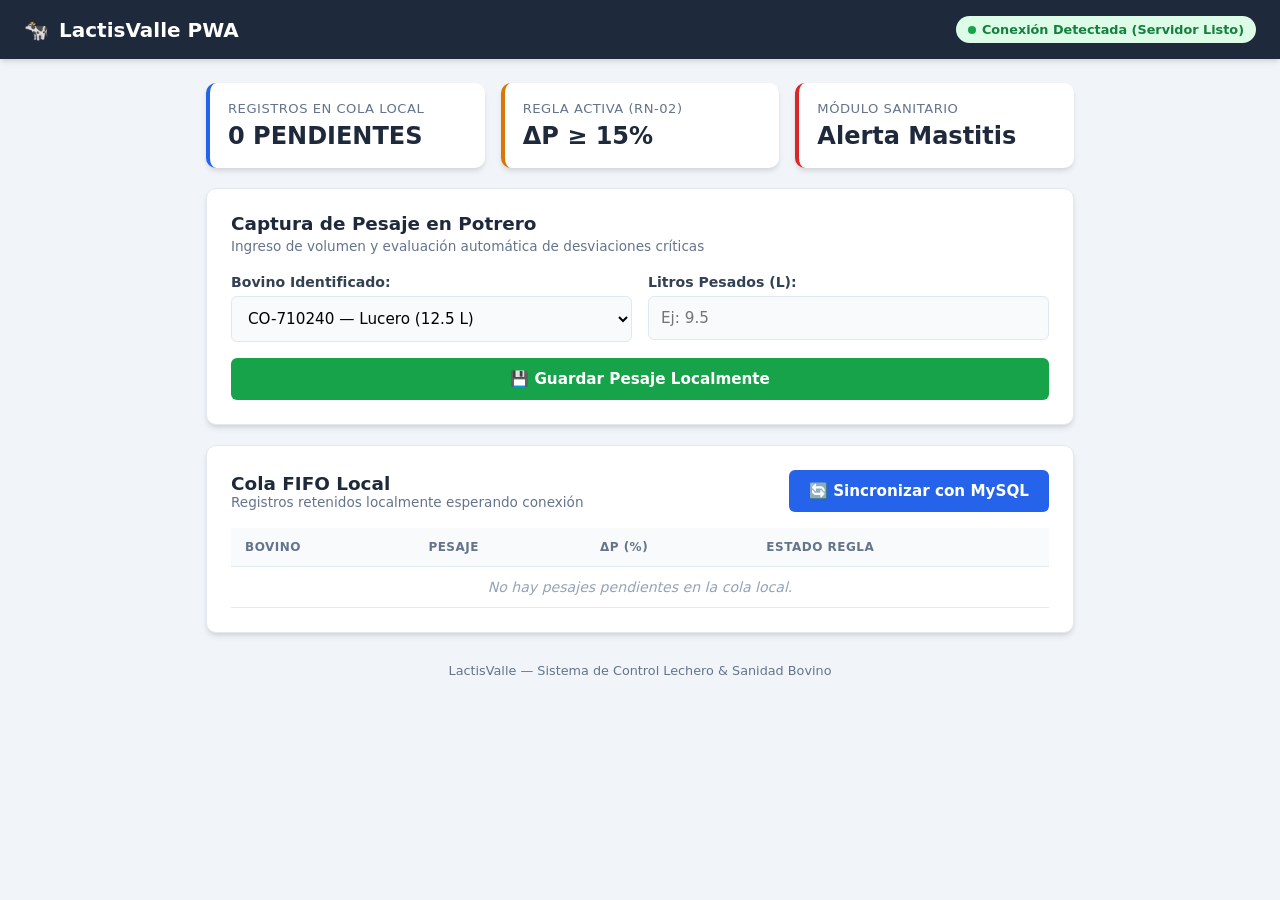
==== index.html @ bcc754c5 "Añadir archivos app.js, app.py e index.html" ====
<!DOCTYPE html>
<html lang="es">
<head>
    <meta charset="UTF-8">
    <meta name="viewport" content="width=device-width, initial-scale=1.0">
    <title>LactisValle - Control de Ordeño & Sanidad Bovino</title>
    <style>
        /* Modern CSS Variables & Reset */
        :root {
            --primary-color: #1e293b;
            --primary-light: #334155;
            --accent-color: #2563eb;
            --success-color: #16a34a;
            --warning-color: #d97706;
            --danger-color: #dc2626;
            --bg-body: #f1f5f9;
            --bg-card: #ffffff;
            --text-main: #0f172a;
            --text-muted: #64748b;
            --border-color: #e2e8f0;
            --radius: 10px;
            --shadow: 0 4px 6px -1px rgba(0, 0, 0, 0.1), 0 2px 4px -1px rgba(0, 0, 0, 0.06);
        }

        * {
            box-sizing: border-box;
            margin: 0;
            padding: 0;
            font-family: 'Segoe UI', system-ui, -apple-system, Roboto, sans-serif;
        }

        body {
            background-color: var(--bg-body);
            color: var(--text-main);
            padding-bottom: 40px;
        }

        /* Navbar Header */
        .navbar {
            background-color: var(--primary-color);
            color: #ffffff;
            padding: 16px 24px;
            display: flex;
            justify-content: space-between;
            align-items: center;
            box-shadow: var(--shadow);
        }

        .navbar-brand {
            display: flex;
            align-items: center;
            gap: 10px;
            font-size: 1.25rem;
            font-weight: 700;
        }

        .status-badge {
            display: inline-flex;
            align-items: center;
            gap: 6px;
            padding: 6px 12px;
            border-radius: 20px;
            font-size: 0.8rem;
            font-weight: 600;
        }

        .badge-online { background-color: #dcfce7; color: #15803d; }
        .badge-offline { background-color: #fee2e2; color: #b91c1c; }

        .status-dot {
            width: 8px;
            height: 8px;
            border-radius: 50%;
        }

        .dot-online { background-color: var(--success-color); }
        .dot-offline { background-color: var(--danger-color); }

        /* Container & Layout */
        .main-container {
            max-width: 900px;
            margin: 24px auto;
            padding: 0 16px;
            display: flex;
            flex-direction: column;
            gap: 20px;
        }

        /* KPI Cards Grid */
        .kpi-grid {
            display: grid;
            grid-template-columns: repeat(auto-fit, minmax(240px, 1fr));
            gap: 16px;
        }

        .kpi-card {
            background-color: var(--bg-card);
            border-radius: var(--radius);
            padding: 18px;
            box-shadow: var(--shadow);
            border-left: 4px solid var(--accent-color);
        }

        .kpi-card.warning { border-left-color: var(--warning-color); }
        .kpi-card.danger { border-left-color: var(--danger-color); }

        .kpi-title {
            font-size: 0.82rem;
            color: var(--text-muted);
            text-transform: uppercase;
            letter-spacing: 0.5px;
            margin-bottom: 6px;
        }

        .kpi-value {
            font-size: 1.5rem;
            font-weight: 700;
            color: var(--primary-color);
        }

        /* Form & Cards Component */
        .card {
            background-color: var(--bg-card);
            border-radius: var(--radius);
            padding: 24px;
            box-shadow: var(--shadow);
            border: 1px solid var(--border-color);
        }

        .card-title {
            font-size: 1.15rem;
            font-weight: 700;
            color: var(--primary-color);
            margin-bottom: 4px;
        }

        .card-subtitle {
            font-size: 0.85rem;
            color: var(--text-muted);
            margin-bottom: 20px;
        }

        .form-grid {
            display: grid;
            grid-template-columns: repeat(auto-fit, minmax(220px, 1fr));
            gap: 16px;
            margin-bottom: 16px;
        }

        .form-group {
            display: flex;
            flex-direction: column;
            gap: 6px;
        }

        label {
            font-size: 0.88rem;
            font-weight: 600;
            color: var(--primary-light);
        }

        input, select {
            width: 100%;
            padding: 12px;
            border: 1px solid var(--border-color);
            border-radius: 6px;
            font-size: 0.95rem;
            background-color: #f8fafc;
            transition: all 0.2s ease;
        }

        input:focus, select:focus {
            outline: none;
            border-color: var(--accent-color);
            background-color: #ffffff;
            box-shadow: 0 0 0 3px rgba(37, 99, 235, 0.1);
        }

        .info-box {
            background-color: #f8fafc;
            border: 1px dashed var(--border-color);
            padding: 10px 14px;
            border-radius: 6px;
            font-size: 0.85rem;
            color: var(--text-muted);
            display: flex;
            align-items: center;
            justify-content: space-between;
        }

        /* Buttons & Actions */
        .btn {
            display: inline-flex;
            align-items: center;
            justify-content: center;
            gap: 8px;
            padding: 12px 20px;
            border-radius: 6px;
            font-weight: 600;
            font-size: 0.95rem;
            cursor: pointer;
            border: none;
            transition: background-color 0.2s, transform 0.1s;
            width: 100%;
        }

        .btn:active { transform: scale(0.98); }
        .btn-primary { background-color: var(--accent-color); color: #ffffff; }
        .btn-primary:hover { background-color: #1d4ed8; }
        .btn-success { background-color: var(--success-color); color: #ffffff; }
        .btn-success:hover { background-color: #15803d; }

        /* Alert Notifications */
        .alert-box {
            padding: 14px 18px;
            border-radius: 6px;
            margin-top: 16px;
            font-size: 0.9rem;
            font-weight: 600;
            display: none;
        }

        .alert-danger { background-color: #fef2f2; color: #991b1b; border: 1px solid #fecaca; }
        .alert-success { background-color: #f0fdf4; color: #166534; border: 1px solid #bbf7d0; }

        /* Data Tables */
        .table-responsive {
            width: 100%;
            overflow-x: auto;
            margin-top: 16px;
        }

        table {
            width: 100%;
            border-collapse: collapse;
            text-align: left;
        }

        th, td {
            padding: 12px 14px;
            border-bottom: 1px solid var(--border-color);
            font-size: 0.88rem;
        }

        th {
            background-color: #f8fafc;
            color: var(--text-muted);
            font-weight: 700;
            text-transform: uppercase;
            font-size: 0.75rem;
            letter-spacing: 0.5px;
        }

        tbody tr:hover { background-color: #f8fafc; }

        footer {
            text-align: center;
            margin-top: 30px;
            font-size: 0.8rem;
            color: var(--text-muted);
        }
    </style>
</head>
<body>

    <!-- Bar de Navegación Superior -->
    <header class="navbar">
        <div class="navbar-brand">
            <span>🐄</span> LactisValle PWA
        </div>
        <div class="status-badge badge-online" id="networkStatus">
            <span class="status-dot dot-online" id="networkDot"></span>
            <span id="networkText">Modo Offline Listo</span>
        </div>
    </header>

    <!-- Contenedor Principal -->
    <main class="main-container">

        <!-- Panel KPI Resumen -->
        <section class="kpi-grid">
            <div class="kpi-card">
                <div class="kpi-title">Registros en Cola Local</div>
                <div class="kpi-value" id="kpiQueueCount">Pendientes</div>
            </div>
            <div class="kpi-card warning">
                <div class="kpi-title">Regla Activa (RN-02)</div>
                <div class="kpi-value">ΔP ≥ 15%</div>
            </div>
            <div class="kpi-card danger">
                <div class="kpi-title">Módulo Sanitario</div>
                <div class="kpi-value">Alerta Mastitis</div>
            </div>
        </section>

        <!-- Formulario Principal: Pesaje a Potrero -->
        <section class="card">
            <h1 class="card-title">Captura de Pesaje en Potrero</h1>
            <p class="card-subtitle">Ingreso de volumen y evaluación automática de desviaciones críticas</p>

            <form id="ordenoForm">
                <div class="form-grid">
                    <div class="form-group">
                        <label for="bovinoSelect">Bovino Identificado:</label>
                        <select id="bovinoSelect" required>
                            <option value="CO-710240">CO-710240 — Lucero (12.5 L)</option>
                            <option value="CO-00988A">CO-00988A — Mariposa (15.0 L)</option>
                        </select>
                    </div>

                    <div class="form-group">
                        <label for="litrosInput">Litros Pesados (L):</label>
                        <input type="number" id="litrosInput" step="0.1" min="0.1" placeholder="Ej: 9.5" required>
                    </div>
                </div>

                <button type="submit" class="btn btn-success">
                    💾 Guardar Pesaje Localmente
                </button>
            </form>

            <div id="statusAlert" class="alert-box"></div>
        </section>

        <!-- Tabla FIFO: Cola de Sincronización Local -->
        <section class="card">
            <div style="display: flex; justify-content: space-between; align-items: center; flex-wrap: wrap; gap: 10px; margin-bottom: 12px;">
                <div>
                    <h2 class="card-title" style="margin:0;">Cola FIFO Local</h2>
                    <p class="card-subtitle" style="margin:0;">Registros retenidos localmente esperando conexión</p>
                </div>
                <button id="syncBtn" class="btn btn-primary" style="width: auto;">
                    🔄 Sincronizar con MySQL
                </button>
            </div>

            <div class="table-responsive">
                <table>
                    <thead>
                        <tr>
                            <th>Bovino</th>
                            <th>Pesaje</th>
                            <th>ΔP (%)</th>
                            <th>Estado Regla</th>
                        </tr>
                    </thead>
                    <tbody id="tablaCola">
                        <!-- Las filas se renderizan dinámicamente desde app.js -->
                    </tbody>
                </table>
            </div>
        </section>

    </main>

    <!-- Pie de Página -->
    <footer>
        LactisValle — Sistema de Control Lechero & Sanidad Bovino
    </footer>

    <!-- Vinculación del Script Principal -->
    <script src="app.js"></script>
</body>
</html>
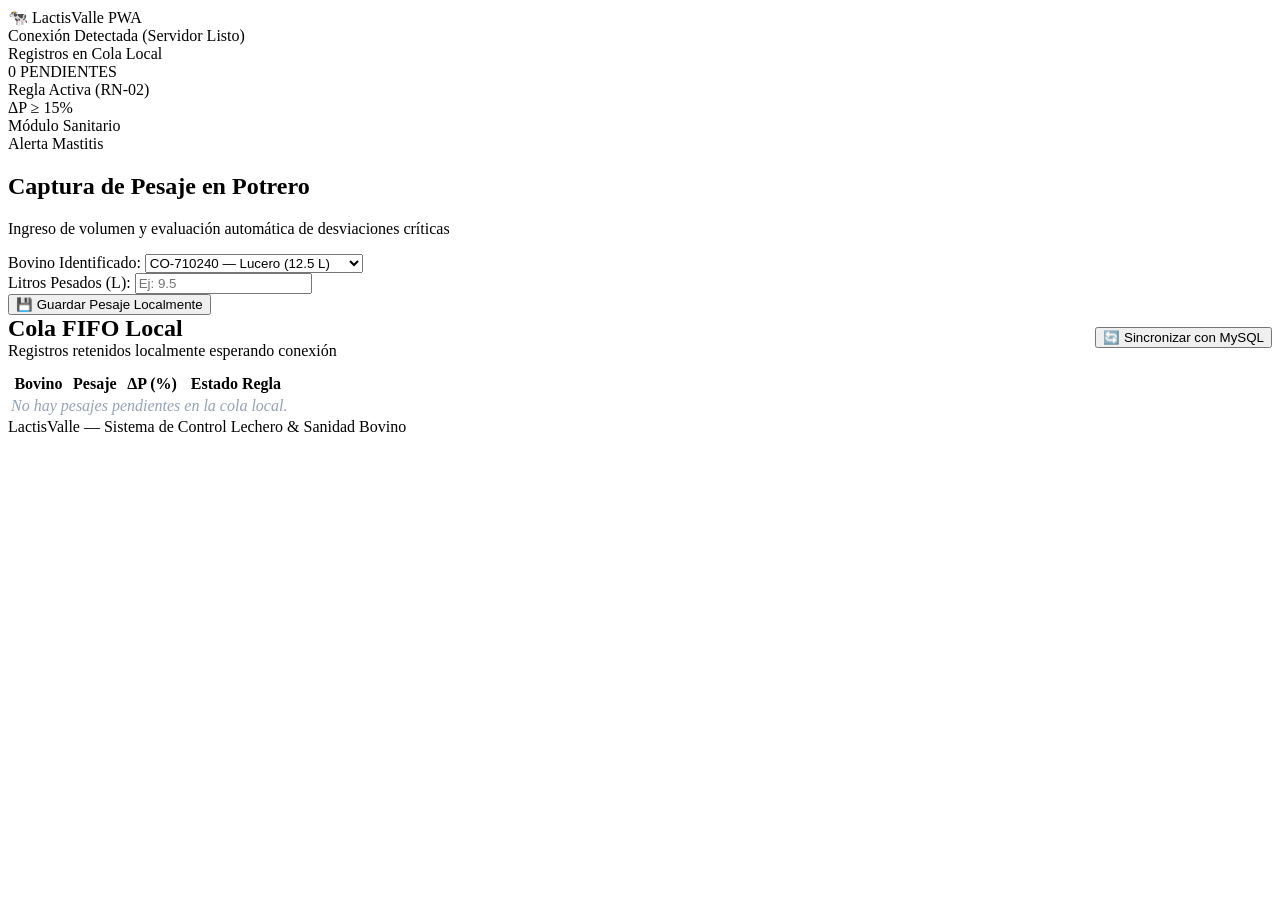
==== commit 1f06c912: "Cambio de nombre del index(3) a index unicamente" ====
--- a/index.html
+++ b/index.html
@@ -4,262 +4,6 @@
     <meta charset="UTF-8">
     <meta name="viewport" content="width=device-width, initial-scale=1.0">
     <title>LactisValle - Control de Ordeño & Sanidad Bovino</title>
-    <style>
-        /* Modern CSS Variables & Reset */
-        :root {
-            --primary-color: #1e293b;
-            --primary-light: #334155;
-            --accent-color: #2563eb;
-            --success-color: #16a34a;
-            --warning-color: #d97706;
-            --danger-color: #dc2626;
-            --bg-body: #f1f5f9;
-            --bg-card: #ffffff;
-            --text-main: #0f172a;
-            --text-muted: #64748b;
-            --border-color: #e2e8f0;
-            --radius: 10px;
-            --shadow: 0 4px 6px -1px rgba(0, 0, 0, 0.1), 0 2px 4px -1px rgba(0, 0, 0, 0.06);
-        }
-
-        * {
-            box-sizing: border-box;
-            margin: 0;
-            padding: 0;
-            font-family: 'Segoe UI', system-ui, -apple-system, Roboto, sans-serif;
-        }
-
-        body {
-            background-color: var(--bg-body);
-            color: var(--text-main);
-            padding-bottom: 40px;
-        }
-
-        /* Navbar Header */
-        .navbar {
-            background-color: var(--primary-color);
-            color: #ffffff;
-            padding: 16px 24px;
-            display: flex;
-            justify-content: space-between;
-            align-items: center;
-            box-shadow: var(--shadow);
-        }
-
-        .navbar-brand {
-            display: flex;
-            align-items: center;
-            gap: 10px;
-            font-size: 1.25rem;
-            font-weight: 700;
-        }
-
-        .status-badge {
-            display: inline-flex;
-            align-items: center;
-            gap: 6px;
-            padding: 6px 12px;
-            border-radius: 20px;
-            font-size: 0.8rem;
-            font-weight: 600;
-        }
-
-        .badge-online { background-color: #dcfce7; color: #15803d; }
-        .badge-offline { background-color: #fee2e2; color: #b91c1c; }
-
-        .status-dot {
-            width: 8px;
-            height: 8px;
-            border-radius: 50%;
-        }
-
-        .dot-online { background-color: var(--success-color); }
-        .dot-offline { background-color: var(--danger-color); }
-
-        /* Container & Layout */
-        .main-container {
-            max-width: 900px;
-            margin: 24px auto;
-            padding: 0 16px;
-            display: flex;
-            flex-direction: column;
-            gap: 20px;
-        }
-
-        /* KPI Cards Grid */
-        .kpi-grid {
-            display: grid;
-            grid-template-columns: repeat(auto-fit, minmax(240px, 1fr));
-            gap: 16px;
-        }
-
-        .kpi-card {
-            background-color: var(--bg-card);
-            border-radius: var(--radius);
-            padding: 18px;
-            box-shadow: var(--shadow);
-            border-left: 4px solid var(--accent-color);
-        }
-
-        .kpi-card.warning { border-left-color: var(--warning-color); }
-        .kpi-card.danger { border-left-color: var(--danger-color); }
-
-        .kpi-title {
-            font-size: 0.82rem;
-            color: var(--text-muted);
-            text-transform: uppercase;
-            letter-spacing: 0.5px;
-            margin-bottom: 6px;
-        }
-
-        .kpi-value {
-            font-size: 1.5rem;
-            font-weight: 700;
-            color: var(--primary-color);
-        }
-
-        /* Form & Cards Component */
-        .card {
-            background-color: var(--bg-card);
-            border-radius: var(--radius);
-            padding: 24px;
-            box-shadow: var(--shadow);
-            border: 1px solid var(--border-color);
-        }
-
-        .card-title {
-            font-size: 1.15rem;
-            font-weight: 700;
-            color: var(--primary-color);
-            margin-bottom: 4px;
-        }
-
-        .card-subtitle {
-            font-size: 0.85rem;
-            color: var(--text-muted);
-            margin-bottom: 20px;
-        }
-
-        .form-grid {
-            display: grid;
-            grid-template-columns: repeat(auto-fit, minmax(220px, 1fr));
-            gap: 16px;
-            margin-bottom: 16px;
-        }
-
-        .form-group {
-            display: flex;
-            flex-direction: column;
-            gap: 6px;
-        }
-
-        label {
-            font-size: 0.88rem;
-            font-weight: 600;
-            color: var(--primary-light);
-        }
-
-        input, select {
-            width: 100%;
-            padding: 12px;
-            border: 1px solid var(--border-color);
-            border-radius: 6px;
-            font-size: 0.95rem;
-            background-color: #f8fafc;
-            transition: all 0.2s ease;
-        }
-
-        input:focus, select:focus {
-            outline: none;
-            border-color: var(--accent-color);
-            background-color: #ffffff;
-            box-shadow: 0 0 0 3px rgba(37, 99, 235, 0.1);
-        }
-
-        .info-box {
-            background-color: #f8fafc;
-            border: 1px dashed var(--border-color);
-            padding: 10px 14px;
-            border-radius: 6px;
-            font-size: 0.85rem;
-            color: var(--text-muted);
-            display: flex;
-            align-items: center;
-            justify-content: space-between;
-        }
-
-        /* Buttons & Actions */
-        .btn {
-            display: inline-flex;
-            align-items: center;
-            justify-content: center;
-            gap: 8px;
-            padding: 12px 20px;
-            border-radius: 6px;
-            font-weight: 600;
-            font-size: 0.95rem;
-            cursor: pointer;
-            border: none;
-            transition: background-color 0.2s, transform 0.1s;
-            width: 100%;
-        }
-
-        .btn:active { transform: scale(0.98); }
-        .btn-primary { background-color: var(--accent-color); color: #ffffff; }
-        .btn-primary:hover { background-color: #1d4ed8; }
-        .btn-success { background-color: var(--success-color); color: #ffffff; }
-        .btn-success:hover { background-color: #15803d; }
-
-        /* Alert Notifications */
-        .alert-box {
-            padding: 14px 18px;
-            border-radius: 6px;
-            margin-top: 16px;
-            font-size: 0.9rem;
-            font-weight: 600;
-            display: none;
-        }
-
-        .alert-danger { background-color: #fef2f2; color: #991b1b; border: 1px solid #fecaca; }
-        .alert-success { background-color: #f0fdf4; color: #166534; border: 1px solid #bbf7d0; }
-
-        /* Data Tables */
-        .table-responsive {
-            width: 100%;
-            overflow-x: auto;
-            margin-top: 16px;
-        }
-
-        table {
-            width: 100%;
-            border-collapse: collapse;
-            text-align: left;
-        }
-
-        th, td {
-            padding: 12px 14px;
-            border-bottom: 1px solid var(--border-color);
-            font-size: 0.88rem;
-        }
-
-        th {
-            background-color: #f8fafc;
-            color: var(--text-muted);
-            font-weight: 700;
-            text-transform: uppercase;
-            font-size: 0.75rem;
-            letter-spacing: 0.5px;
-        }
-
-        tbody tr:hover { background-color: #f8fafc; }
-
-        footer {
-            text-align: center;
-            margin-top: 30px;
-            font-size: 0.8rem;
-            color: var(--text-muted);
-        }
-    </style>
 </head>
 <body>
 
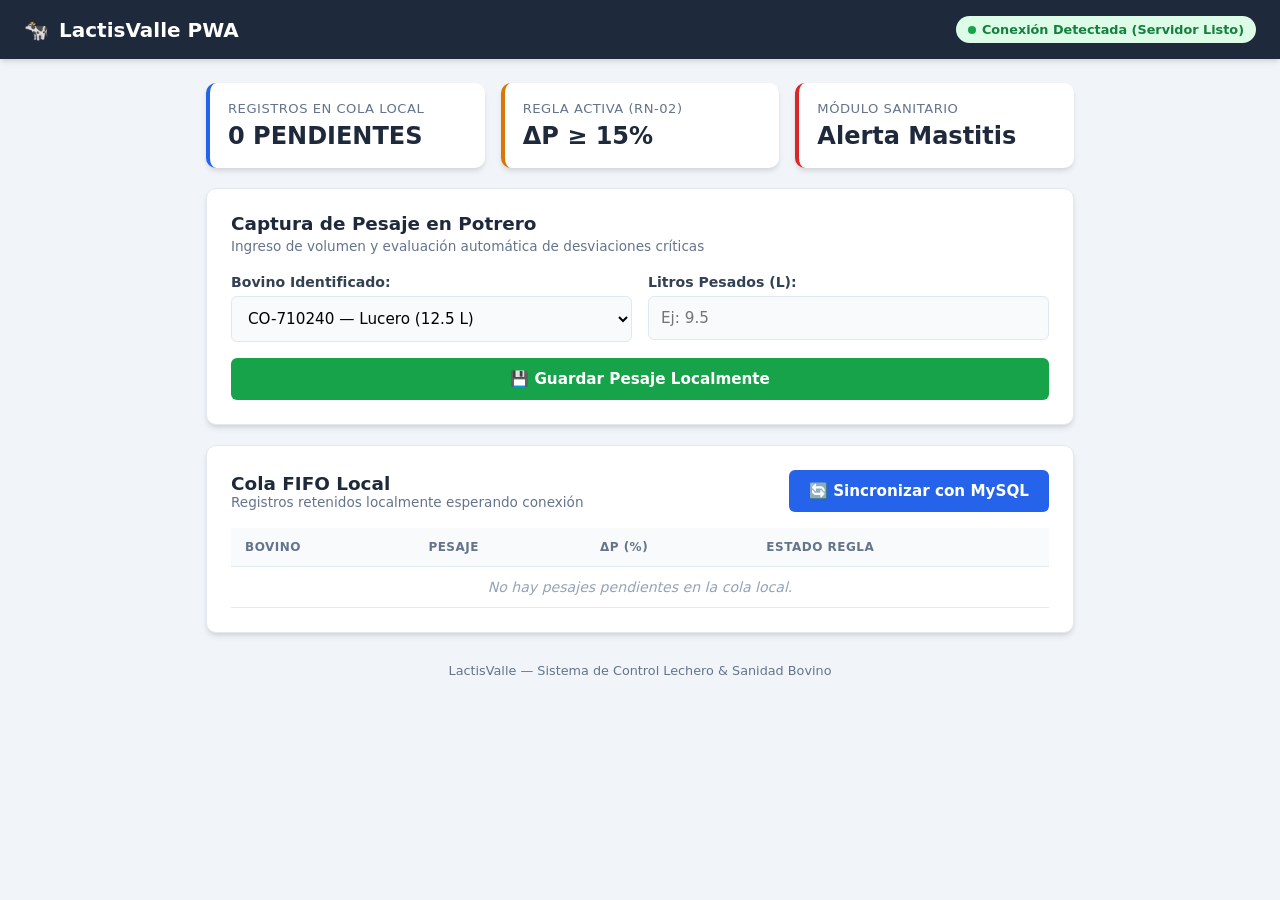
==== commit 872cd13c: "Conexión de el html a los estilos del CSS" ====
--- a/index.html
+++ b/index.html
@@ -4,6 +4,7 @@
     <meta charset="UTF-8">
     <meta name="viewport" content="width=device-width, initial-scale=1.0">
     <title>LactisValle - Control de Ordeño & Sanidad Bovino</title>
+    <link rel="stylesheet" href="styles.css">
 </head>
 <body>
 
--- a/styles.css
+++ b/styles.css
@@ -0,0 +1,251 @@
+:root {
+    --primary-color: #1e293b;
+            --primary-light: #334155;
+            --accent-color: #2563eb;
+            --success-color: #16a34a;
+            --warning-color: #d97706;
+            --danger-color: #dc2626;
+            --bg-body: #f1f5f9;
+            --bg-card: #ffffff;
+            --text-main: #0f172a;
+            --text-muted: #64748b;
+            --border-color: #e2e8f0;
+            --radius: 10px;
+            --shadow: 0 4px 6px -1px rgba(0, 0, 0, 0.1), 0 2px 4px -1px rgba(0, 0, 0, 0.06);
+}
+*{
+     box-sizing: border-box;
+            margin: 0;
+            padding: 0;
+            font-family: 'Segoe UI', system-ui, -apple-system, Roboto, sans-serif;
+}
+body {
+            background-color: var(--bg-body);
+            color: var(--text-main);
+            padding-bottom: 40px;
+        }
+
+        /* Navbar Header */
+        .navbar {
+            background-color: var(--primary-color);
+            color: #ffffff;
+            padding: 16px 24px;
+            display: flex;
+            justify-content: space-between;
+            align-items: center;
+            box-shadow: var(--shadow);
+        }
+
+        .navbar-brand {
+            display: flex;
+            align-items: center;
+            gap: 10px;
+            font-size: 1.25rem;
+            font-weight: 700;
+        }
+
+        .status-badge {
+            display: inline-flex;
+            align-items: center;
+            gap: 6px;
+            padding: 6px 12px;
+            border-radius: 20px;
+            font-size: 0.8rem;
+            font-weight: 600;
+        }
+
+        .badge-online { background-color: #dcfce7; color: #15803d; }
+        .badge-offline { background-color: #fee2e2; color: #b91c1c; }
+
+        .status-dot {
+            width: 8px;
+            height: 8px;
+            border-radius: 50%;
+        }
+
+        .dot-online { background-color: var(--success-color); }
+        .dot-offline { background-color: var(--danger-color); }
+
+        /* Container & Layout */
+        .main-container {
+            max-width: 900px;
+            margin: 24px auto;
+            padding: 0 16px;
+            display: flex;
+            flex-direction: column;
+            gap: 20px;
+        }
+
+        /* KPI Cards Grid */
+        .kpi-grid {
+            display: grid;
+            grid-template-columns: repeat(auto-fit, minmax(240px, 1fr));
+            gap: 16px;
+        }
+
+        .kpi-card {
+            background-color: var(--bg-card);
+            border-radius: var(--radius);
+            padding: 18px;
+            box-shadow: var(--shadow);
+            border-left: 4px solid var(--accent-color);
+        }
+
+        .kpi-card.warning { border-left-color: var(--warning-color); }
+        .kpi-card.danger { border-left-color: var(--danger-color); }
+
+        .kpi-title {
+            font-size: 0.82rem;
+            color: var(--text-muted);
+            text-transform: uppercase;
+            letter-spacing: 0.5px;
+            margin-bottom: 6px;
+        }
+
+        .kpi-value {
+            font-size: 1.5rem;
+            font-weight: 700;
+            color: var(--primary-color);
+        }
+
+        /* Form & Cards Component */
+        .card {
+            background-color: var(--bg-card);
+            border-radius: var(--radius);
+            padding: 24px;
+            box-shadow: var(--shadow);
+            border: 1px solid var(--border-color);
+        }
+
+        .card-title {
+            font-size: 1.15rem;
+            font-weight: 700;
+            color: var(--primary-color);
+            margin-bottom: 4px;
+        }
+
+        .card-subtitle {
+            font-size: 0.85rem;
+            color: var(--text-muted);
+            margin-bottom: 20px;
+        }
+
+        .form-grid {
+            display: grid;
+            grid-template-columns: repeat(auto-fit, minmax(220px, 1fr));
+            gap: 16px;
+            margin-bottom: 16px;
+        }
+
+        .form-group {
+            display: flex;
+            flex-direction: column;
+            gap: 6px;
+        }
+
+        label {
+            font-size: 0.88rem;
+            font-weight: 600;
+            color: var(--primary-light);
+        }
+
+        input, select {
+            width: 100%;
+            padding: 12px;
+            border: 1px solid var(--border-color);
+            border-radius: 6px;
+            font-size: 0.95rem;
+            background-color: #f8fafc;
+            transition: all 0.2s ease;
+        }
+
+        input:focus, select:focus {
+            outline: none;
+            border-color: var(--accent-color);
+            background-color: #ffffff;
+            box-shadow: 0 0 0 3px rgba(37, 99, 235, 0.1);
+        }
+
+        .info-box {
+            background-color: #f8fafc;
+            border: 1px dashed var(--border-color);
+            padding: 10px 14px;
+            border-radius: 6px;
+            font-size: 0.85rem;
+            color: var(--text-muted);
+            display: flex;
+            align-items: center;
+            justify-content: space-between;
+        }
+
+        /* Buttons & Actions */
+        .btn {
+            display: inline-flex;
+            align-items: center;
+            justify-content: center;
+            gap: 8px;
+            padding: 12px 20px;
+            border-radius: 6px;
+            font-weight: 600;
+            font-size: 0.95rem;
+            cursor: pointer;
+            border: none;
+            transition: background-color 0.2s, transform 0.1s;
+            width: 100%;
+        }
+
+        .btn:active { transform: scale(0.98); }
+        .btn-primary { background-color: var(--accent-color); color: #ffffff; }
+        .btn-primary:hover { background-color: #1d4ed8; }
+        .btn-success { background-color: var(--success-color); color: #ffffff; }
+        .btn-success:hover { background-color: #15803d; }
+
+        /* Alert Notifications */
+        .alert-box {
+            padding: 14px 18px;
+            border-radius: 6px;
+            margin-top: 16px;
+            font-size: 0.9rem;
+            font-weight: 600;
+            display: none;
+        }
+
+        .alert-danger { background-color: #fef2f2; color: #991b1b; border: 1px solid #fecaca; }
+        .alert-success { background-color: #f0fdf4; color: #166534; border: 1px solid #bbf7d0; }
+
+        /* Data Tables */
+        .table-responsive {
+            width: 100%;
+            overflow-x: auto;
+            margin-top: 16px;
+        }
+
+        table {
+            width: 100%;
+            border-collapse: collapse;
+            text-align: left;
+        }
+
+        th, td {
+            padding: 12px 14px;
+            border-bottom: 1px solid var(--border-color);
+            font-size: 0.88rem;
+        }
+
+        th {
+            background-color: #f8fafc;
+            color: var(--text-muted);
+            font-weight: 700;
+            text-transform: uppercase;
+            font-size: 0.75rem;
+            letter-spacing: 0.5px;
+        }
+
+        tbody tr:hover { background-color: #f8fafc; }
+
+        footer {
+            text-align: center;
+            margin-top: 30px;
+            font-size: 0.8rem;
+            color: var(--text-muted);
+        }
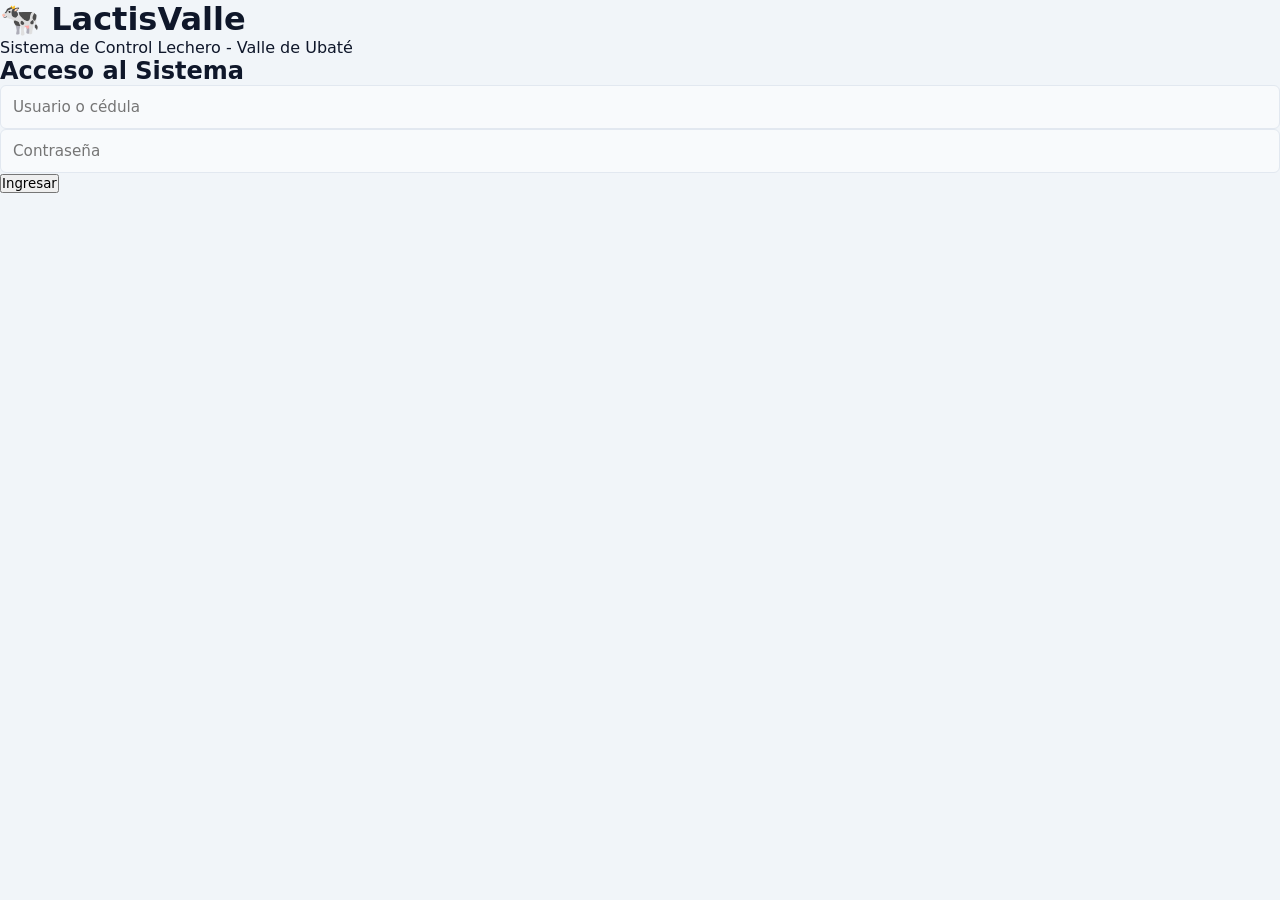
==== commit 96f1477c: "Asignación de el index del inicio de sesión" ====
--- a/index.html
+++ b/index.html
@@ -3,107 +3,38 @@
 <head>
     <meta charset="UTF-8">
     <meta name="viewport" content="width=device-width, initial-scale=1.0">
-    <title>LactisValle - Control de Ordeño & Sanidad Bovino</title>
+    <title>LactisValle - Iniciar Sesión</title>
     <link rel="stylesheet" href="styles.css">
 </head>
-<body>
+<body class="login-body">
+    <div class="auth-container">
+        <h1>🐄 LactisValle</h1>
+        <p>Sistema de Control Lechero - Valle de Ubaté</p>
+        
+        <div class="form-box">
+            <h2>Acceso al Sistema</h2>
+            <input type="text" id="loginUser" placeholder="Usuario o cédula">
+            <input type="password" id="loginPass" placeholder="Contraseña">
+            <button onclick="validarLogin()">Ingresar</button>
+        </div>
+    </div>
 
-    <!-- Bar de Navegación Superior -->
-    <header class="navbar">
-        <div class="navbar-brand">
-            <span>🐄</span> LactisValle PWA
-        </div>
-        <div class="status-badge badge-online" id="networkStatus">
-            <span class="status-dot dot-online" id="networkDot"></span>
-            <span id="networkText">Modo Offline Listo</span>
-        </div>
-    </header>
+    <script>
+        function validarLogin() {
+            let user = document.getElementById("loginUser").value.trim();
+            let pass = document.getElementById("loginPass").value.trim();
 
-    <!-- Contenedor Principal -->
-    <main class="main-container">
-
-        <!-- Panel KPI Resumen -->
-        <section class="kpi-grid">
-            <div class="kpi-card">
-                <div class="kpi-title">Registros en Cola Local</div>
-                <div class="kpi-value" id="kpiQueueCount">Pendientes</div>
-            </div>
-            <div class="kpi-card warning">
-                <div class="kpi-title">Regla Activa (RN-02)</div>
-                <div class="kpi-value">ΔP ≥ 15%</div>
-            </div>
-            <div class="kpi-card danger">
-                <div class="kpi-title">Módulo Sanitario</div>
-                <div class="kpi-value">Alerta Mastitis</div>
-            </div>
-        </section>
-
-        <!-- Formulario Principal: Pesaje a Potrero -->
-        <section class="card">
-            <h1 class="card-title">Captura de Pesaje en Potrero</h1>
-            <p class="card-subtitle">Ingreso de volumen y evaluación automática de desviaciones críticas</p>
-
-            <form id="ordenoForm">
-                <div class="form-grid">
-                    <div class="form-group">
-                        <label for="bovinoSelect">Bovino Identificado:</label>
-                        <select id="bovinoSelect" required>
-                            <option value="CO-710240">CO-710240 — Lucero (12.5 L)</option>
-                            <option value="CO-00988A">CO-00988A — Mariposa (15.0 L)</option>
-                        </select>
-                    </div>
-
-                    <div class="form-group">
-                        <label for="litrosInput">Litros Pesados (L):</label>
-                        <input type="number" id="litrosInput" step="0.1" min="0.1" placeholder="Ej: 9.5" required>
-                    </div>
-                </div>
-
-                <button type="submit" class="btn btn-success">
-                    💾 Guardar Pesaje Localmente
-                </button>
-            </form>
-
-            <div id="statusAlert" class="alert-box"></div>
-        </section>
-
-        <!-- Tabla FIFO: Cola de Sincronización Local -->
-        <section class="card">
-            <div style="display: flex; justify-content: space-between; align-items: center; flex-wrap: wrap; gap: 10px; margin-bottom: 12px;">
-                <div>
-                    <h2 class="card-title" style="margin:0;">Cola FIFO Local</h2>
-                    <p class="card-subtitle" style="margin:0;">Registros retenidos localmente esperando conexión</p>
-                </div>
-                <button id="syncBtn" class="btn btn-primary" style="width: auto;">
-                    🔄 Sincronizar con MySQL
-                </button>
-            </div>
-
-            <div class="table-responsive">
-                <table>
-                    <thead>
-                        <tr>
-                            <th>Bovino</th>
-                            <th>Pesaje</th>
-                            <th>ΔP (%)</th>
-                            <th>Estado Regla</th>
-                        </tr>
-                    </thead>
-                    <tbody id="tablaCola">
-                        <!-- Las filas se renderizan dinámicamente desde app.js -->
-                    </tbody>
-                </table>
-            </div>
-        </section>
-
-    </main>
-
-    <!-- Pie de Página -->
-    <footer>
-        LactisValle — Sistema de Control Lechero & Sanidad Bovino
-    </footer>
-
-    <!-- Vinculación del Script Principal -->
-    <script src="app.js"></script>
+            // Validación básica (puedes adaptarla a tu lógica de base de datos o LocalStorage)
+            if (user !== "" && pass !== "") {
+                // Opcional: Guardar sesión activa
+                localStorage.setItem("usuarioActivo", user);
+                
+                // REDIRECCIÓN CLAVE: Envía al usuario al panel principal
+                window.location.href = "dashboard.html";
+            } else {
+                alert("Por favor, ingresa usuario y contraseña.");
+            }
+        }
+    </script>
 </body>
 </html>
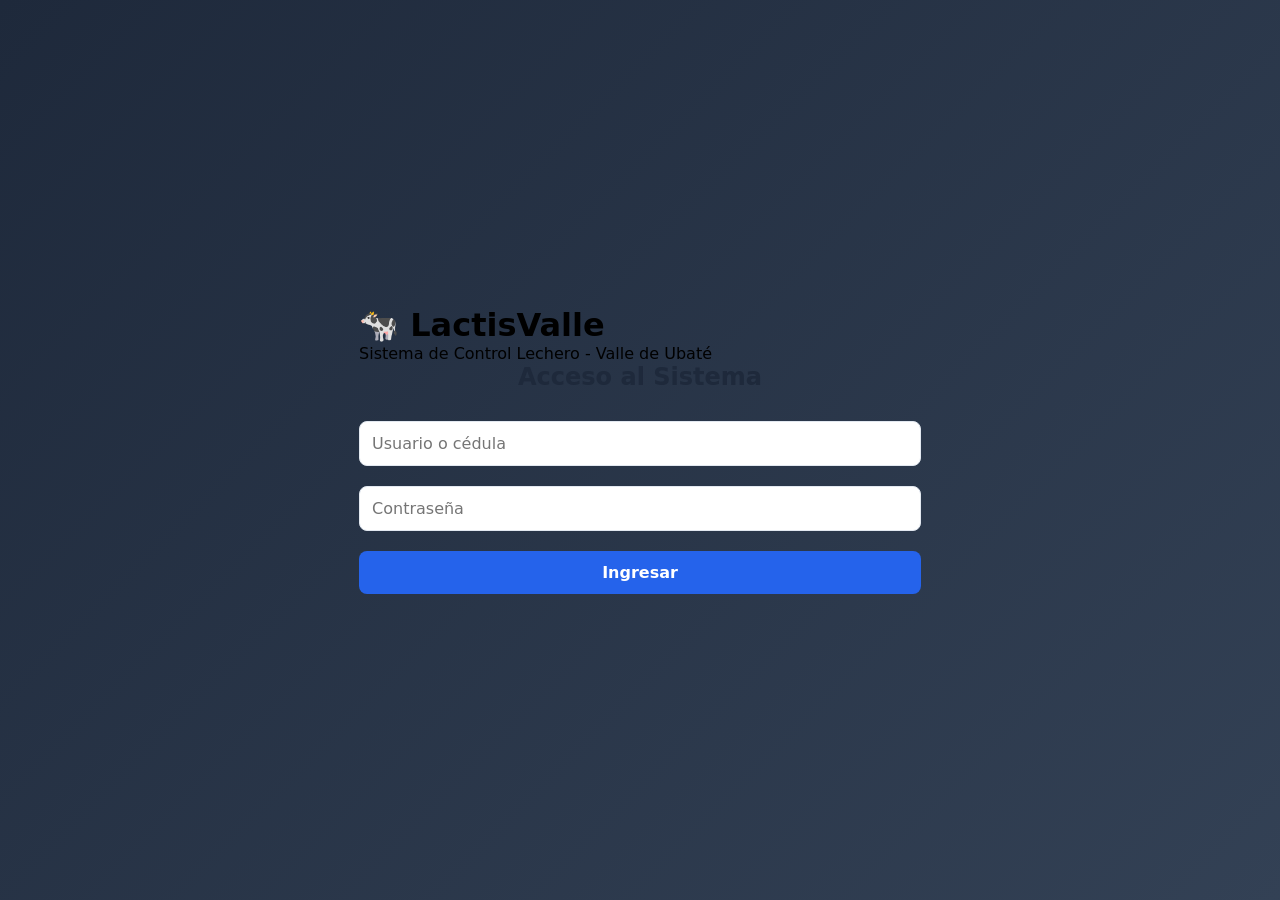
==== commit d918c160: "Comprobación de union de los codigos HTML, CSS y JAVA en el inicio de sesión" ====
--- a/index.html
+++ b/index.html
@@ -4,7 +4,7 @@
     <meta charset="UTF-8">
     <meta name="viewport" content="width=device-width, initial-scale=1.0">
     <title>LactisValle - Iniciar Sesión</title>
-    <link rel="stylesheet" href="styles.css">
+    <link rel="stylesheet" href="inicio_S.css">
 </head>
 <body class="login-body">
     <div class="auth-container">
--- a/inicio_S.css
+++ b/inicio_S.css
@@ -0,0 +1,127 @@
+:root {
+    --primary-color: #1e293b;
+    --accent-color: #2563eb;
+    --accent-hover: #1d4ed8;
+    --bg-body: #f1f5f9;
+    --bg-card: #ffffff;
+    --text-main: #0f172a;
+    --text-muted: #64748b;
+    --border-color: #e2e8f0;
+    --radius: 12px;
+    --shadow: 0 10px 25px rgba(0, 0, 0, 0.1);
+}
+
+* {
+    margin: 0;
+    padding: 0;
+    box-sizing: border-box;
+    font-family: 'Segoe UI', system-ui, -apple-system, sans-serif;
+}
+
+body {
+    height: 100vh;
+    display: flex;
+    flex-direction: column;
+    justify-content: center;
+    align-items: center;
+    background: linear-gradient(135deg, #1e293b, #334155);
+}
+
+.titulo {
+    color: white;
+    font-size: 2.2rem;
+    margin-bottom: 25px;
+    text-shadow: 2px 2px 5px rgba(0, 0, 0, 0.3);
+    text-align: center;
+}
+
+.container {
+    width: 380px;
+    background: var(--bg-card);
+    padding: 30px;
+    border-radius: var(--radius);
+    box-shadow: var(--shadow);
+    position: relative;
+    overflow: hidden;
+}
+
+h2 {
+    text-align: center;
+    margin-bottom: 20px;
+    color: var(--primary-color);
+}
+
+input {
+    width: 100%;
+    padding: 12px;
+    margin: 10px 0;
+    border: 1px solid var(--border-color);
+    border-radius: 8px;
+    font-size: 1rem;
+    transition: 0.3s;
+}
+
+input:focus {
+    border-color: var(--accent-color);
+    outline: none;
+    box-shadow: 0 0 0 3px rgba(37, 99, 235, 0.1);
+}
+
+button {
+    width: 100%;
+    padding: 12px;
+    border: none;
+    border-radius: 8px;
+    background: var(--accent-color);
+    color: white;
+    font-size: 1rem;
+    font-weight: 600;
+    cursor: pointer;
+    transition: 0.3s;
+    margin-top: 10px;
+}
+
+button:hover {
+    background: var(--accent-hover);
+    transform: translateY(-1px);
+}
+
+.btn-export {
+    margin-top: 20px;
+    background: #334155;
+    width: auto;
+    padding: 10px 20px;
+    font-size: 0.9rem;
+    border-radius: 8px;
+    color: white;
+    border: 1px solid #475569;
+    cursor: pointer;
+}
+
+.btn-export:hover {
+    background: #475569;
+}
+
+.link {
+    text-align: center;
+    margin-top: 15px;
+    color: var(--accent-color);
+    cursor: pointer;
+    font-size: 0.9rem;
+    font-weight: 500;
+}
+
+.link:hover {
+    text-decoration: underline;
+}
+
+.form {
+    transition: transform 0.5s ease, opacity 0.5s ease;
+}
+
+.oculto {
+    transform: translateX(400px);
+    opacity: 0;
+    position: absolute;
+    pointer-events: none;
+}
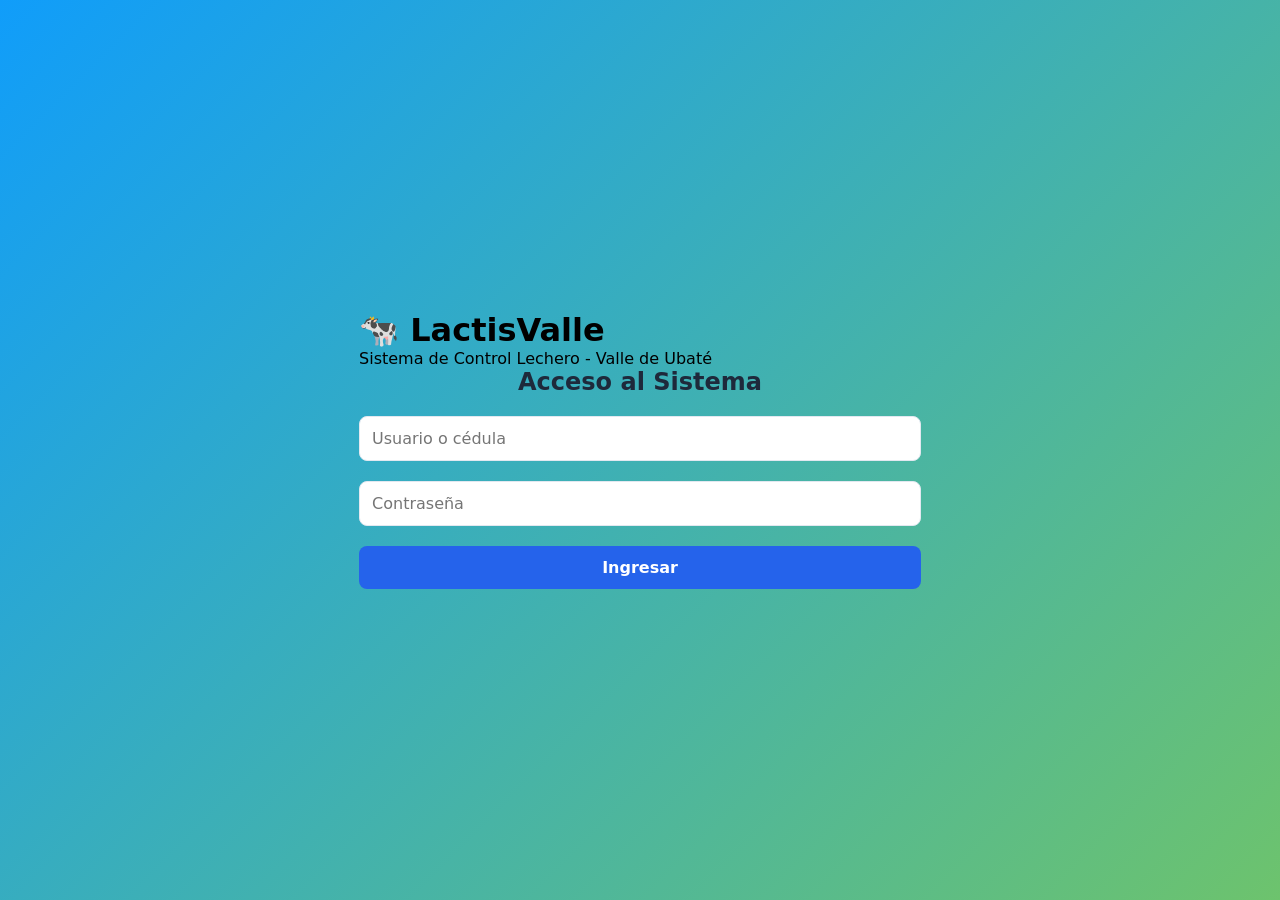
==== commit c7641df5: "Cambio de colores de el inicio de sesión" ====
--- a/index.html
+++ b/index.html
@@ -18,7 +18,19 @@
             <button onclick="validarLogin()">Ingresar</button>
         </div>
     </div>
-
+<form id="registerForm" class="auth-form oculto" onsubmit="event.preventDeFault(); registrar();">
+            <h2> Registro de Usuario </h2>
+            <div class="input-grup">
+                <input type="text" id="reUser" placeholder="Nuevo usuario o cèdula" required/>
+                </div>
+                <div class="input-grup">
+                    <input type = "password" id="regPass" placeholder="Crear contraseña" required/>
+                    </div>
+                    <button type="submit" class="btn-submit">Guardar Registro</button>
+                    <p class="switch-text">
+                        ¿Ya tienes cuenta? <a href="#" onclick="mostrarlogin()">Inicia sesión aqui</a>
+                    </p>
+            </form>
     <script>
         function validarLogin() {
             let user = document.getElementById("loginUser").value.trim();
--- a/inicio_S.css
+++ b/inicio_S.css
@@ -4,8 +4,8 @@
     --accent-hover: #1d4ed8;
     --bg-body: #f1f5f9;
     --bg-card: #ffffff;
-    --text-main: #0f172a;
-    --text-muted: #64748b;
+    --text-main: #d42626;
+    --text-muted: #23e153;
     --border-color: #e2e8f0;
     --radius: 12px;
     --shadow: 0 10px 25px rgba(0, 0, 0, 0.1);
@@ -15,7 +15,7 @@
     margin: 0;
     padding: 0;
     box-sizing: border-box;
-    font-family: 'Segoe UI', system-ui, -apple-system, sans-serif;
+    font-family: 'Time news Roman', system-ui, -apple-system, sans-serif;
 }
 
 body {
@@ -24,14 +24,14 @@
     flex-direction: column;
     justify-content: center;
     align-items: center;
-    background: linear-gradient(135deg, #1e293b, #334155);
+    background: linear-gradient(135deg, #109dfa, #6dc36d);
 }
 
 .titulo {
-    color: white;
-    font-size: 2.2rem;
-    margin-bottom: 25px;
-    text-shadow: 2px 2px 5px rgba(0, 0, 0, 0.3);
+    color: rgb(244, 249, 246);
+    font-size: 2.7rem;
+    margin-bottom: 50px;
+    text-shadow: 2px 2px 5px rgba(192, 187, 206, 0.3);
     text-align: center;
 }
 
@@ -47,7 +47,7 @@
 
 h2 {
     text-align: center;
-    margin-bottom: 20px;
+    margin-bottom: 10px;
     color: var(--primary-color);
 }
 
@@ -124,4 +124,84 @@
     opacity: 0;
     position: absolute;
     pointer-events: none;
+}
+.auth-form {
+    display: flex;
+    flex-direction: column;
+    gap: 12px;
+    transition: opacity 0.3s ease, transform 0.3s ease;
+}
+.oculto {
+    display: none !important;
+}
+.input-group {
+    width: 100%;
+}
+.input-group input {
+    width: 100%;
+    padding: 12px 15px;
+    border: 1px solid #334155;
+    background-color: #1e293b;
+    color: #ffffff;
+    border-radius: 8px;
+    font-size: 1rem;
+    box-sizing: border-box;
+    outline: none;
+    transition: border-color 0.2s ease;
+}
+.input-group input:focus {
+    border-color: #38bdf8;
+}
+.btn-secondary {
+    width: 100%;
+    padding: 12px;
+    background-color: transparent;
+    color: #38bdf8;
+    border: 2px solid #38bdf8;
+    border-radius: 8px;
+    font-size: 1rem;
+    font-weight: 600;
+    cursor: pointer;
+    transition: all 0.2s ease;
+}
+.btn-secondary:hover {
+    background-color: #38bdf8;
+    color: #0f172a;
+}
+.divider {
+    margin: 10px 0;
+    color: #94a3b8;
+    font-size: 0.85rem;
+    text-align: center;
+}
+.switch-text {
+    margin-top: 15px;
+    font-size: 0.85rem;
+    color: #94a3b8;
+    text-align: center;
+}
+.switch-text a {
+    color: #38bdf8;
+    text-decoration: none;
+    font-weight: 600;
+}
+.switch-text a:hover {
+    text-decoration: underline;
+}
+.export-box {
+    margin-top: 20px;
+    text-align: center;
+}
+.btn-export {
+    background-color: #334155;
+    color: #ffffff;
+    padding: 10px 16px;
+    font-size: 0.85rem;
+    border-radius: 8px;
+    border: 1px solid #475569;
+    cursor: pointer;
+    transition: background-color 0.2s ease;
+}
+.btn-export:hover {
+    background-color: #475569;
 }
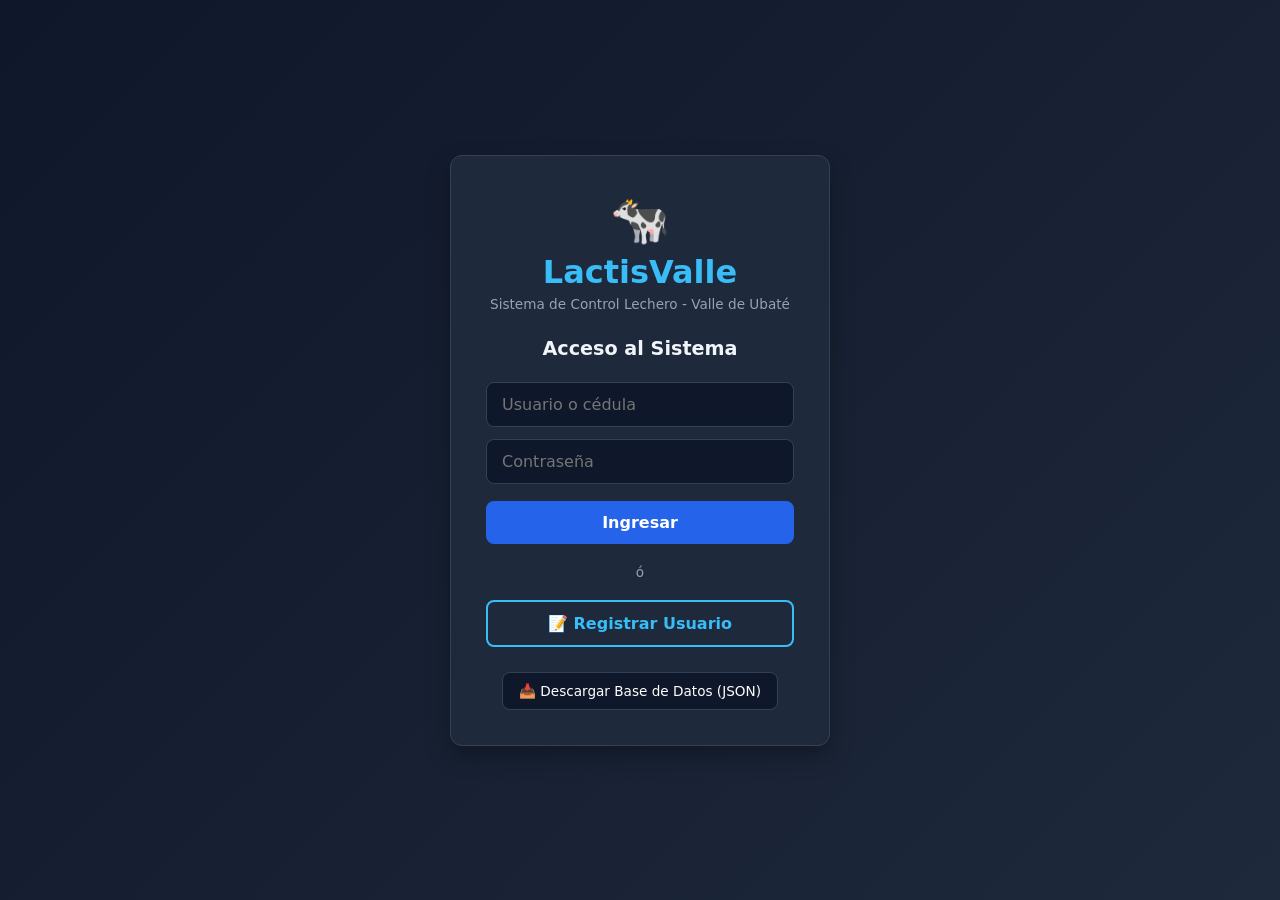
==== commit 00f05fbe: "Cambio de colores de el inicio de sesión" ====
--- a/index.html
+++ b/index.html
@@ -3,50 +3,69 @@
 <head>
     <meta charset="UTF-8">
     <meta name="viewport" content="width=device-width, initial-scale=1.0">
-    <title>LactisValle - Iniciar Sesión</title>
+    <title>LactisValle — Acceso al Sistema</title>
+    <!-- Hoja de estilos del inicio de sesión -->
     <link rel="stylesheet" href="inicio_S.css">
 </head>
-<body class="login-body">
-    <div class="auth-container">
-        <h1>🐄 LactisValle</h1>
-        <p>Sistema de Control Lechero - Valle de Ubaté</p>
-        
-        <div class="form-box">
+<body>
+
+    <div class="login-container">
+        <div class="logo-section">
+            <span class="emoji-logo">🐄</span>
+            <h1>LactisValle</h1>
+            <p>Sistema de Control Lechero - Valle de Ubaté</p>
+        </div>
+
+        <!-- FORMULARIO DE INICIO DE SESIÓN -->
+        <form id="loginForm" class="auth-form" onsubmit="event.preventDefault(); validarLogin();">
             <h2>Acceso al Sistema</h2>
-            <input type="text" id="loginUser" placeholder="Usuario o cédula">
-            <input type="password" id="loginPass" placeholder="Contraseña">
-            <button onclick="validarLogin()">Ingresar</button>
+            
+            <div class="input-group">
+                <input type="text" id="loginUser" placeholder="Usuario o cédula" required>
+            </div>
+            
+            <div class="input-group">
+                <input type="password" id="loginPass" placeholder="Contraseña" required>
+            </div>
+            
+            <button type="submit" class="btn-submit">Ingresar</button>
+            
+            <div class="divider">ó</div>
+
+            <!-- BOTÓN PARA MOSTRAR EL FORMULARIO DE REGISTRO -->
+            <button type="button" class="btn-secondary" onclick="mostrarRegistro()">
+                📝 Registrar Usuario
+            </button>
+        </form>
+
+        <!-- FORMULARIO DE REGISTRO DE USUARIO (Oculto al inicio) -->
+        <form id="registerForm" class="auth-form oculto" onsubmit="event.preventDefault(); registrar();">
+            <h2>Registro de Usuario</h2>
+            
+            <div class="input-group">
+                <input type="text" id="regUser" placeholder="Nuevo usuario o cédula" required>
+            </div>
+            
+            <div class="input-group">
+                <input type="password" id="regPass" placeholder="Crear contraseña" required>
+            </div>
+            
+            <button type="submit" class="btn-submit">Guardar Registro</button>
+            
+            <p class="switch-text">
+                ¿Ya tienes cuenta? <a href="#" onclick="mostrarLogin()">Inicia sesión aquí</a>
+            </p>
+        </form>
+
+        <!-- BOTÓN PARA EXPORTAR BASE DE DATOS LOCAL JSON -->
+        <div class="export-box">
+            <button type="button" onclick="exportarUsuariosJSON()" class="btn-export">
+                📥 Descargar Base de Datos (JSON)
+            </button>
         </div>
     </div>
-<form id="registerForm" class="auth-form oculto" onsubmit="event.preventDeFault(); registrar();">
-            <h2> Registro de Usuario </h2>
-            <div class="input-grup">
-                <input type="text" id="reUser" placeholder="Nuevo usuario o cèdula" required/>
-                </div>
-                <div class="input-grup">
-                    <input type = "password" id="regPass" placeholder="Crear contraseña" required/>
-                    </div>
-                    <button type="submit" class="btn-submit">Guardar Registro</button>
-                    <p class="switch-text">
-                        ¿Ya tienes cuenta? <a href="#" onclick="mostrarlogin()">Inicia sesión aqui</a>
-                    </p>
-            </form>
-    <script>
-        function validarLogin() {
-            let user = document.getElementById("loginUser").value.trim();
-            let pass = document.getElementById("loginPass").value.trim();
 
-            // Validación básica (puedes adaptarla a tu lógica de base de datos o LocalStorage)
-            if (user !== "" && pass !== "") {
-                // Opcional: Guardar sesión activa
-                localStorage.setItem("usuarioActivo", user);
-                
-                // REDIRECCIÓN CLAVE: Envía al usuario al panel principal
-                window.location.href = "dashboard.html";
-            } else {
-                alert("Por favor, ingresa usuario y contraseña.");
-            }
-        }
-    </script>
+    <!-- Script de lógica -->
+    <script src="app.js"></script>
 </body>
 </html>
--- a/inicio_S.css
+++ b/inicio_S.css
@@ -2,156 +2,121 @@
     --primary-color: #1e293b;
     --accent-color: #2563eb;
     --accent-hover: #1d4ed8;
-    --bg-body: #f1f5f9;
-    --bg-card: #ffffff;
-    --text-main: #d42626;
-    --text-muted: #23e153;
-    --border-color: #e2e8f0;
+    --bg-body: #0f172a;
+    --bg-card: #1e293b;
+    --text-main: #ffffff;
+    --text-muted: #94a3b8;
+    --border-color: #334155;
     --radius: 12px;
-    --shadow: 0 10px 25px rgba(0, 0, 0, 0.1);
+    --shadow: 0 10px 25px rgba(0, 0, 0, 0.3);
 }
 
 * {
     margin: 0;
     padding: 0;
     box-sizing: border-box;
-    font-family: 'Time news Roman', system-ui, -apple-system, sans-serif;
+    font-family: 'Segoe UI', system-ui, -apple-system, sans-serif;
 }
 
 body {
     height: 100vh;
     display: flex;
-    flex-direction: column;
     justify-content: center;
     align-items: center;
-    background: linear-gradient(135deg, #109dfa, #6dc36d);
+    background: linear-gradient(135deg, #0f172a, #1e293b);
+    color: var(--text-main);
 }
 
-.titulo {
-    color: rgb(244, 249, 246);
-    font-size: 2.7rem;
-    margin-bottom: 50px;
-    text-shadow: 2px 2px 5px rgba(192, 187, 206, 0.3);
-    text-align: center;
+.login-container {
+    width: 380px;
+    background: var(--bg-card);
+    padding: 35px;
+    border-radius: var(--radius);
+    box-shadow: var(--shadow);
+    border: 1px solid var(--border-color);
 }
 
-.container {
-    width: 380px;
-    background: var(--bg-card);
-    padding: 30px;
-    border-radius: var(--radius);
-    box-shadow: var(--shadow);
-    position: relative;
-    overflow: hidden;
+.logo-section {
+    text-align: center;
+    margin-bottom: 25px;
 }
 
-h2 {
-    text-align: center;
-    margin-bottom: 10px;
-    color: var(--primary-color);
+.emoji-logo {
+    font-size: 3rem;
+    display: block;
+    margin-bottom: 5px;
 }
 
-input {
-    width: 100%;
-    padding: 12px;
-    margin: 10px 0;
-    border: 1px solid var(--border-color);
-    border-radius: 8px;
-    font-size: 1rem;
-    transition: 0.3s;
+.logo-section h1 {
+    font-size: 2rem;
+    color: #38bdf8;
 }
 
-input:focus {
-    border-color: var(--accent-color);
-    outline: none;
-    box-shadow: 0 0 0 3px rgba(37, 99, 235, 0.1);
+.logo-section p {
+    font-size: 0.85rem;
+    color: var(--text-muted);
+    margin-top: 5px;
 }
 
-button {
-    width: 100%;
-    padding: 12px;
-    border: none;
-    border-radius: 8px;
-    background: var(--accent-color);
-    color: white;
-    font-size: 1rem;
-    font-weight: 600;
-    cursor: pointer;
-    transition: 0.3s;
-    margin-top: 10px;
-}
-
-button:hover {
-    background: var(--accent-hover);
-    transform: translateY(-1px);
-}
-
-.btn-export {
-    margin-top: 20px;
-    background: #334155;
-    width: auto;
-    padding: 10px 20px;
-    font-size: 0.9rem;
-    border-radius: 8px;
-    color: white;
-    border: 1px solid #475569;
-    cursor: pointer;
-}
-
-.btn-export:hover {
-    background: #475569;
-}
-
-.link {
-    text-align: center;
-    margin-top: 15px;
-    color: var(--accent-color);
-    cursor: pointer;
-    font-size: 0.9rem;
-    font-weight: 500;
-}
-
-.link:hover {
-    text-decoration: underline;
-}
-
-.form {
-    transition: transform 0.5s ease, opacity 0.5s ease;
-}
-
-.oculto {
-    transform: translateX(400px);
-    opacity: 0;
-    position: absolute;
-    pointer-events: none;
-}
 .auth-form {
     display: flex;
     flex-direction: column;
     gap: 12px;
-    transition: opacity 0.3s ease, transform 0.3s ease;
+    transition: opacity 0.3s ease;
 }
-.oculto {
-    display: none !important;
+
+.auth-form h2 {
+    font-size: 1.2rem;
+    text-align: center;
+    margin-bottom: 10px;
+    color: #f1f5f9;
 }
+
 .input-group {
     width: 100%;
 }
+
 .input-group input {
     width: 100%;
     padding: 12px 15px;
-    border: 1px solid #334155;
-    background-color: #1e293b;
+    border: 1px solid var(--border-color);
+    background-color: #0f172a;
     color: #ffffff;
     border-radius: 8px;
     font-size: 1rem;
-    box-sizing: border-box;
     outline: none;
     transition: border-color 0.2s ease;
 }
+
 .input-group input:focus {
     border-color: #38bdf8;
 }
+
+.btn-submit {
+    width: 100%;
+    padding: 12px;
+    background-color: var(--accent-color);
+    color: white;
+    border: none;
+    border-radius: 8px;
+    font-size: 1rem;
+    font-weight: 600;
+    cursor: pointer;
+    transition: background-color 0.2s ease;
+    margin-top: 5px;
+}
+
+.btn-submit:hover {
+    background-color: var(--accent-hover);
+}
+
+.divider {
+    margin: 8px 0;
+    color: var(--text-muted);
+    font-size: 0.85rem;
+    text-align: center;
+}
+
 .btn-secondary {
     width: 100%;
     padding: 12px;
@@ -164,44 +129,50 @@
     cursor: pointer;
     transition: all 0.2s ease;
 }
+
 .btn-secondary:hover {
     background-color: #38bdf8;
     color: #0f172a;
 }
-.divider {
-    margin: 10px 0;
-    color: #94a3b8;
+
+.switch-text {
+    margin-top: 10px;
     font-size: 0.85rem;
+    color: var(--text-muted);
     text-align: center;
 }
-.switch-text {
-    margin-top: 15px;
-    font-size: 0.85rem;
-    color: #94a3b8;
-    text-align: center;
-}
+
 .switch-text a {
     color: #38bdf8;
     text-decoration: none;
     font-weight: 600;
 }
+
 .switch-text a:hover {
     text-decoration: underline;
 }
+
 .export-box {
-    margin-top: 20px;
+    margin-top: 25px;
     text-align: center;
 }
+
 .btn-export {
-    background-color: #334155;
+    background-color: #0f172a;
     color: #ffffff;
     padding: 10px 16px;
     font-size: 0.85rem;
     border-radius: 8px;
-    border: 1px solid #475569;
+    border: 1px solid var(--border-color);
     cursor: pointer;
     transition: background-color 0.2s ease;
 }
+
 .btn-export:hover {
-    background-color: #475569;
+    background-color: #334155;
+}
+
+/* CLASE PARA OCULTAR ELEMENTOS */
+.oculto {
+    display: none !important;
 }
